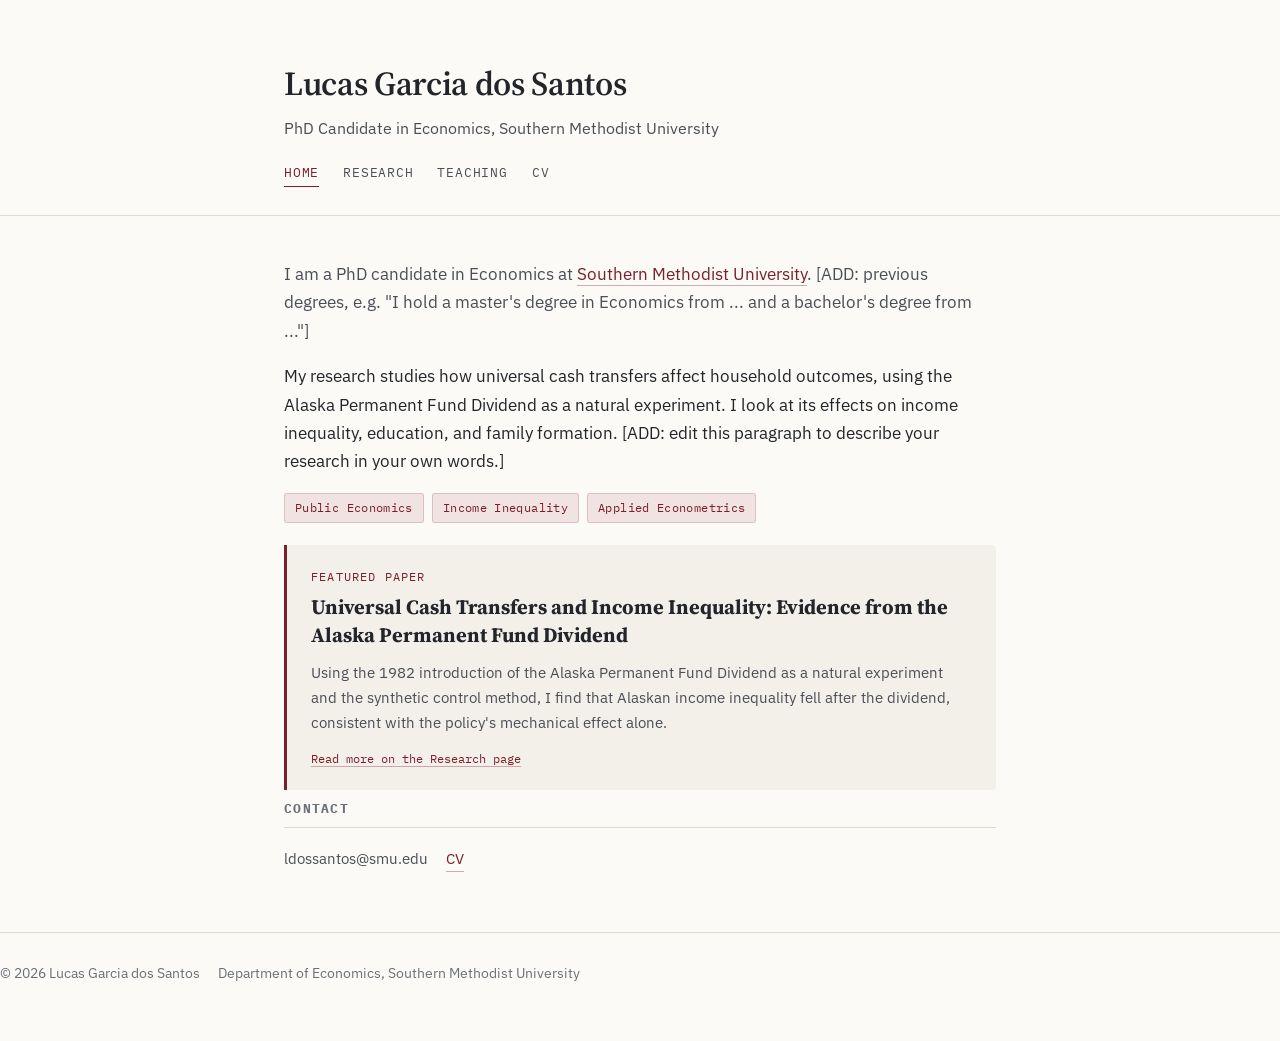
==== index.html @ d6b26427 "Initial personal website Co-Authored-By: Claude Opus 5.5 <noreply@anthropic.com>" ====
<!DOCTYPE html>
<html lang="en">
<head>
<meta charset="UTF-8">
<meta name="viewport" content="width=device-width, initial-scale=1">
<title>Lucas Garcia dos Santos — Economics</title>
<meta name="description" content="Lucas Garcia dos Santos, PhD candidate in Economics at Southern Methodist University. Public economics, income inequality, and cash transfers.">
<link rel="preconnect" href="https://fonts.googleapis.com">
<link href="https://fonts.googleapis.com/css2?family=Source+Serif+4:wght@500;600;700&family=IBM+Plex+Sans:wght@400;500;600&family=IBM+Plex+Mono:wght@400;500&display=swap" rel="stylesheet">
<link rel="stylesheet" href="style.css">
</head>
<body>

<header class="site-header">
  <div class="wrap">
    <p class="name">Lucas Garcia dos Santos</p>
    <p class="role-line">PhD Candidate in Economics, Southern Methodist University</p>
    <nav class="site-nav">
      <a href="index.html" class="active">Home</a>
      <a href="research.html">Research</a>
      <a href="teaching.html">Teaching</a>
      <a href="CV_Lucas.pdf" target="_blank" rel="noopener">CV</a>
    </nav>
  </div>
</header>

<main class="wrap">

<!-- Add your photo as profile_picture.jpg in this folder, then uncomment:
<img src="profile_picture.jpg" alt="Lucas Garcia dos Santos" style="width:220px; height:220px; object-fit:cover; border-radius:50%; float:left; margin:0 24px 12px 0;">
-->

<p class="lede" style="margin:0;">
  I am a PhD candidate in Economics at
  <a href="https://www.smu.edu/dedman/academics/departments/economics/graduate/phd" target="_blank" rel="noopener">Southern Methodist University</a>.
  [ADD: previous degrees, e.g. "I hold a master's degree in Economics from ... and a bachelor's degree from ..."]
</p>

<div style="clear:both;"></div>

  <p>
    My research studies how universal cash transfers affect household outcomes,
    using the Alaska Permanent Fund Dividend as a natural experiment. I look at
    its effects on income inequality, education, and family formation.
    [ADD: edit this paragraph to describe your research in your own words.]
  </p>

  <div class="tags">
    <span class="tag">Public Economics</span>
    <span class="tag">Income Inequality</span>
    <span class="tag">Applied Econometrics</span>
  </div>

  <div class="jmp-card">
    <span class="jmp-eyebrow">Featured Paper</span>
    <h3>Universal Cash Transfers and Income Inequality: Evidence from the Alaska Permanent Fund Dividend</h3>
    <p style="margin:0; color:var(--ink-soft); font-size:0.96rem;">
      Using the 1982 introduction of the Alaska Permanent Fund Dividend as a natural
      experiment and the synthetic control method, I find that Alaskan income
      inequality fell after the dividend, consistent with the policy's mechanical
      effect alone.
    </p>
    <span class="status">
      <a href="research.html">Read more on the Research page</a>
    </span>
  </div>

  <h2 class="section-title">Contact</h2>
  <div class="contact-row">
    <span>ldossantos@smu.edu</span>
    <a href="CV_Lucas.pdf" target="_blank" rel="noopener">CV</a>
  </div>

</main>

<footer class="site-footer">
  <span>&copy; 2026 Lucas Garcia dos Santos</span>
  <span>Department of Economics, Southern Methodist University</span>
</footer>

</body>
</html>
---- style.css ----
/* ============================================================
   Lucas Garcia dos Santos — Economics job-market site
   Design tokens
   ============================================================ */

:root {
  --paper: #FBFAF7;
  --paper-dim: #F3F0E9;
  --ink: #22252A;
  --ink-soft: #4A4E56;
  --muted: #6B7078;
  --accent: #7A1F2B;      /* deep brick — used sparingly */
  --accent-soft: #F1E3E1; /* pale wash of accent for tags/cards */
  --line: #E1DCD0;
  --max-w: 760px;

  --font-display: "Source Serif 4", Georgia, "Times New Roman", serif;
  --font-body: "IBM Plex Sans", -apple-system, Segoe UI, sans-serif;
  --font-mono: "IBM Plex Mono", ui-monospace, SFMono-Regular, monospace;
}

* { box-sizing: border-box; }

html { scroll-behavior: smooth; }

body {
  margin: 0;
  background: var(--paper);
  color: var(--ink);
  font-family: var(--font-body);
  font-size: 17px;
  line-height: 1.65;
  -webkit-font-smoothing: antialiased;
}

a {
  color: var(--accent);
  text-decoration: none;
  border-bottom: 1px solid rgba(122, 31, 43, 0.35);
  transition: border-color 0.15s ease, color 0.15s ease;
}
a:hover { border-bottom-color: var(--accent); }
a:focus-visible {
  outline: 2px solid var(--accent);
  outline-offset: 2px;
  border-radius: 2px;
}

/* ---------- Layout shell ---------- */

.wrap {
  max-width: var(--max-w);
  margin: 0 auto;
  padding: 0 24px;
}

header.site-header {
  padding: 56px 0 28px;
  border-bottom: 1px solid var(--line);
  margin-bottom: 44px;
}

.name {
  font-family: var(--font-display);
  font-weight: 600;
  font-size: 2.1rem;
  letter-spacing: -0.01em;
  margin: 0 0 4px;
}

.role-line {
  color: var(--ink-soft);
  font-size: 1.02rem;
  margin: 0 0 20px;
}

nav.site-nav {
  display: flex;
  gap: 24px;
  font-family: var(--font-mono);
  font-size: 0.82rem;
  text-transform: uppercase;
  letter-spacing: 0.06em;
}

nav.site-nav a {
  color: var(--ink-soft);
  border-bottom: 1px solid transparent;
  padding-bottom: 2px;
}
nav.site-nav a:hover,
nav.site-nav a.active {
  color: var(--accent);
  border-bottom-color: var(--accent);
}

main { padding-bottom: 80px; }

footer.site-footer {
  border-top: 1px solid var(--line);
  padding: 28px 0 56px;
  margin-top: 60px;
  font-size: 0.9rem;
  color: var(--muted);
  display: flex;
  flex-wrap: wrap;
  gap: 8px 18px;
  align-items: center;
}
footer.site-footer a { color: var(--muted); }
footer.site-footer a:hover { color: var(--accent); }

/* ---------- Typographic elements ---------- */

h2.section-title {
  font-family: var(--font-mono);
  font-size: 0.8rem;
  text-transform: uppercase;
  letter-spacing: 0.1em;
  color: var(--muted);
  margin: 60px 0 18px;
  padding-bottom: 8px;
  border-bottom: 1px solid var(--line);
}
h2.section-title:first-of-type { margin-top: 0; }

.lede {
  font-size: 1.08rem;
  color: var(--ink-soft);
}

/* ---------- Field tags ---------- */

.tags {
  display: flex;
  flex-wrap: wrap;
  gap: 8px;
  margin: 18px 0 6px;
}
.tag {
  font-family: var(--font-mono);
  font-size: 0.76rem;
  letter-spacing: 0.03em;
  color: var(--accent);
  background: var(--accent-soft);
  border: 1px solid rgba(122, 31, 43, 0.18);
  border-radius: 3px;
  padding: 4px 10px;
}

/* ---------- Featured / JMP card ---------- */

.jmp-card {
  border-left: 3px solid var(--accent);
  background: var(--paper-dim);
  padding: 22px 24px;
  margin: 22px 0 8px;
  border-radius: 0 4px 4px 0;
}
.jmp-eyebrow {
  font-family: var(--font-mono);
  font-size: 0.74rem;
  text-transform: uppercase;
  letter-spacing: 0.1em;
  color: var(--accent);
  display: block;
  margin-bottom: 8px;
}
.jmp-card h3 {
  font-family: var(--font-display);
  font-size: 1.28rem;
  margin: 0 0 10px;
  line-height: 1.35;
}
.jmp-card .status {
  font-family: var(--font-mono);
  font-size: 0.78rem;
  color: var(--muted);
  margin-top: 12px;
  display: block;
}

/* ---------- Paper entries ---------- */

.paper {
  padding: 18px 0;
  border-bottom: 1px solid var(--line);
}
.paper:last-child { border-bottom: none; }

.paper h3 {
  font-family: var(--font-display);
  font-weight: 600;
  font-size: 1.08rem;
  margin: 0 0 4px;
  line-height: 1.4;
}
.paper .coauthors,
.paper .venue {
  font-size: 0.92rem;
  color: var(--muted);
  margin: 0 0 8px;
}
.paper .abstract {
  font-size: 0.96rem;
  color: var(--ink-soft);
  margin: 8px 0 0;
}
.paper .links {
  margin-top: 10px;
  font-family: var(--font-mono);
  font-size: 0.8rem;
}
.paper .links a { margin-right: 16px; }

details.abstract-toggle summary {
  cursor: pointer;
  font-family: var(--font-mono);
  font-size: 0.78rem;
  color: var(--accent);
  text-transform: uppercase;
  letter-spacing: 0.05em;
  margin-top: 8px;
}
details.abstract-toggle[open] summary { margin-bottom: 8px; }

/* ---------- Teaching page specifics ---------- */

.course-block {
  padding: 16px 0;
  border-bottom: 1px solid var(--line);
}
.course-block:last-child { border-bottom: none; }
.course-block h3 {
  font-family: var(--font-display);
  font-size: 1.05rem;
  margin: 0 0 4px;
}
.course-block .meta {
  font-size: 0.9rem;
  color: var(--muted);
  margin: 0 0 6px;
}
.course-block .links a { margin-right: 16px; font-size: 0.85rem; }

.pending {
  color: var(--muted);
  font-style: italic;
}

/* ---------- Misc ---------- */

.two-col {
  display: grid;
  grid-template-columns: 200px 1fr;
  gap: 18px;
}
@media (max-width: 560px) {
  .two-col { grid-template-columns: 1fr; }
  header.site-header { padding: 40px 0 24px; }
  .name { font-size: 1.7rem; }
}

.contact-row {
  display: flex;
  flex-wrap: wrap;
  gap: 6px 18px;
  font-size: 0.95rem;
  color: var(--ink-soft);
}
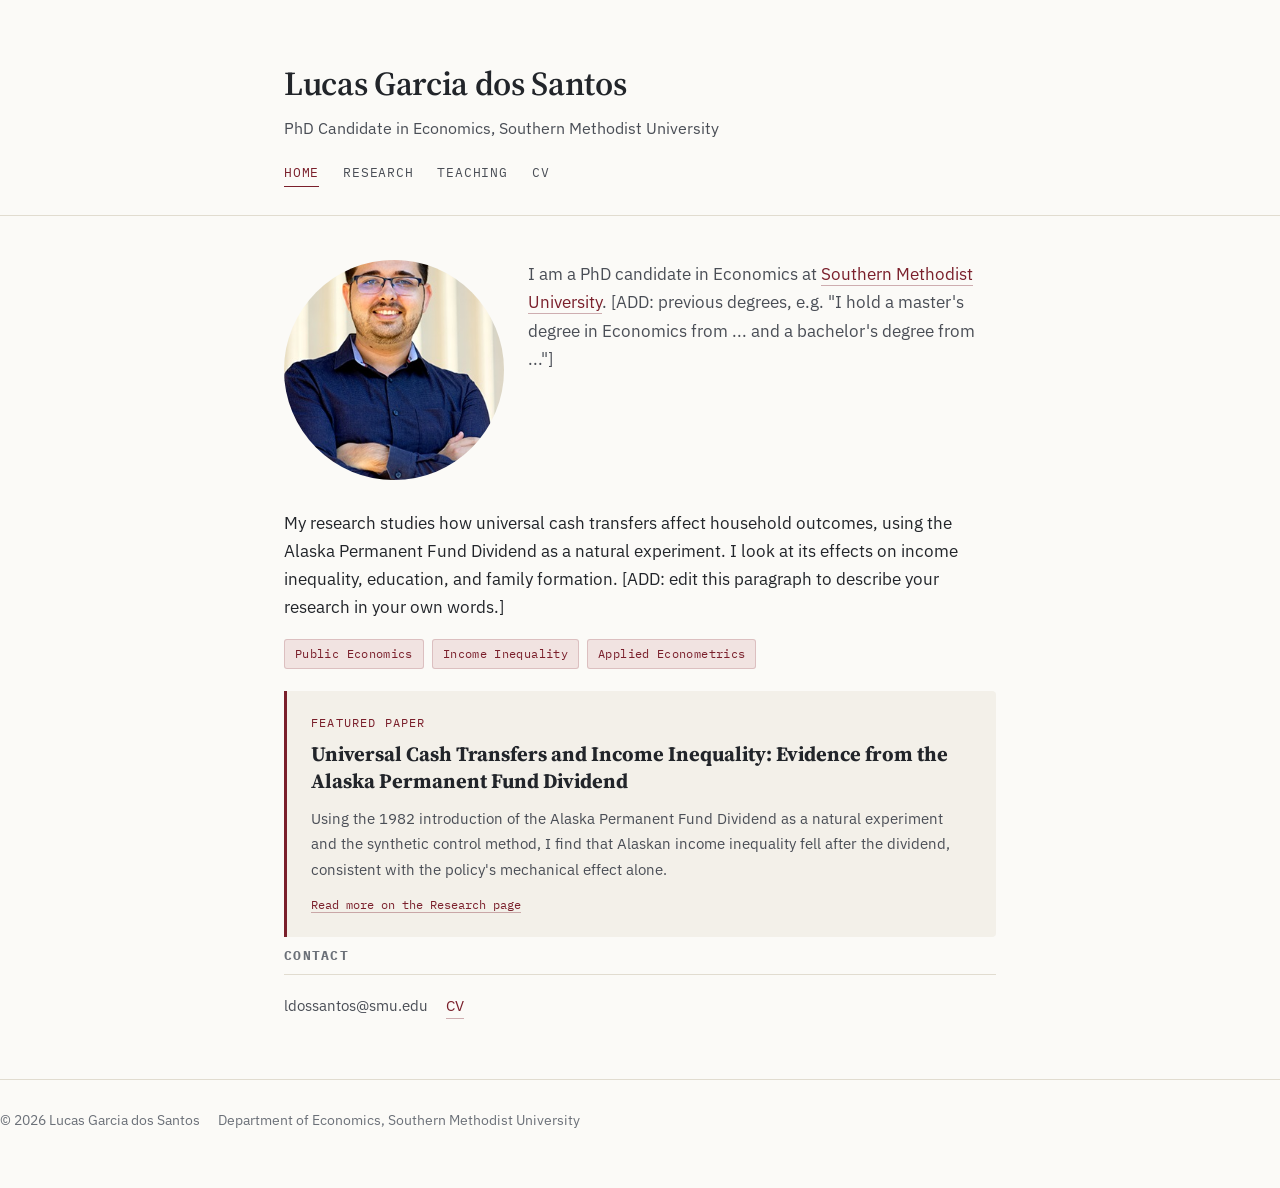
==== commit c9572fa0: "Show profile picture on homepage Co-Authored-By: Claude Opus 5.5 <noreply@anthropic.com>" ====
--- a/index.html
+++ b/index.html
@@ -25,10 +25,8 @@
 </header>
 
 <main class="wrap">
+<img src="profile_picture.jpg" alt="Lucas Garcia dos Santos" style="width:220px; height:220px; object-fit:cover; border-radius:50%; float:left; margin:0 24px 12px 0;">
 
-<!-- Add your photo as profile_picture.jpg in this folder, then uncomment:
-<img src="profile_picture.jpg" alt="Lucas Garcia dos Santos" style="width:220px; height:220px; object-fit:cover; border-radius:50%; float:left; margin:0 24px 12px 0;">
--->
 
 <p class="lede" style="margin:0;">
   I am a PhD candidate in Economics at
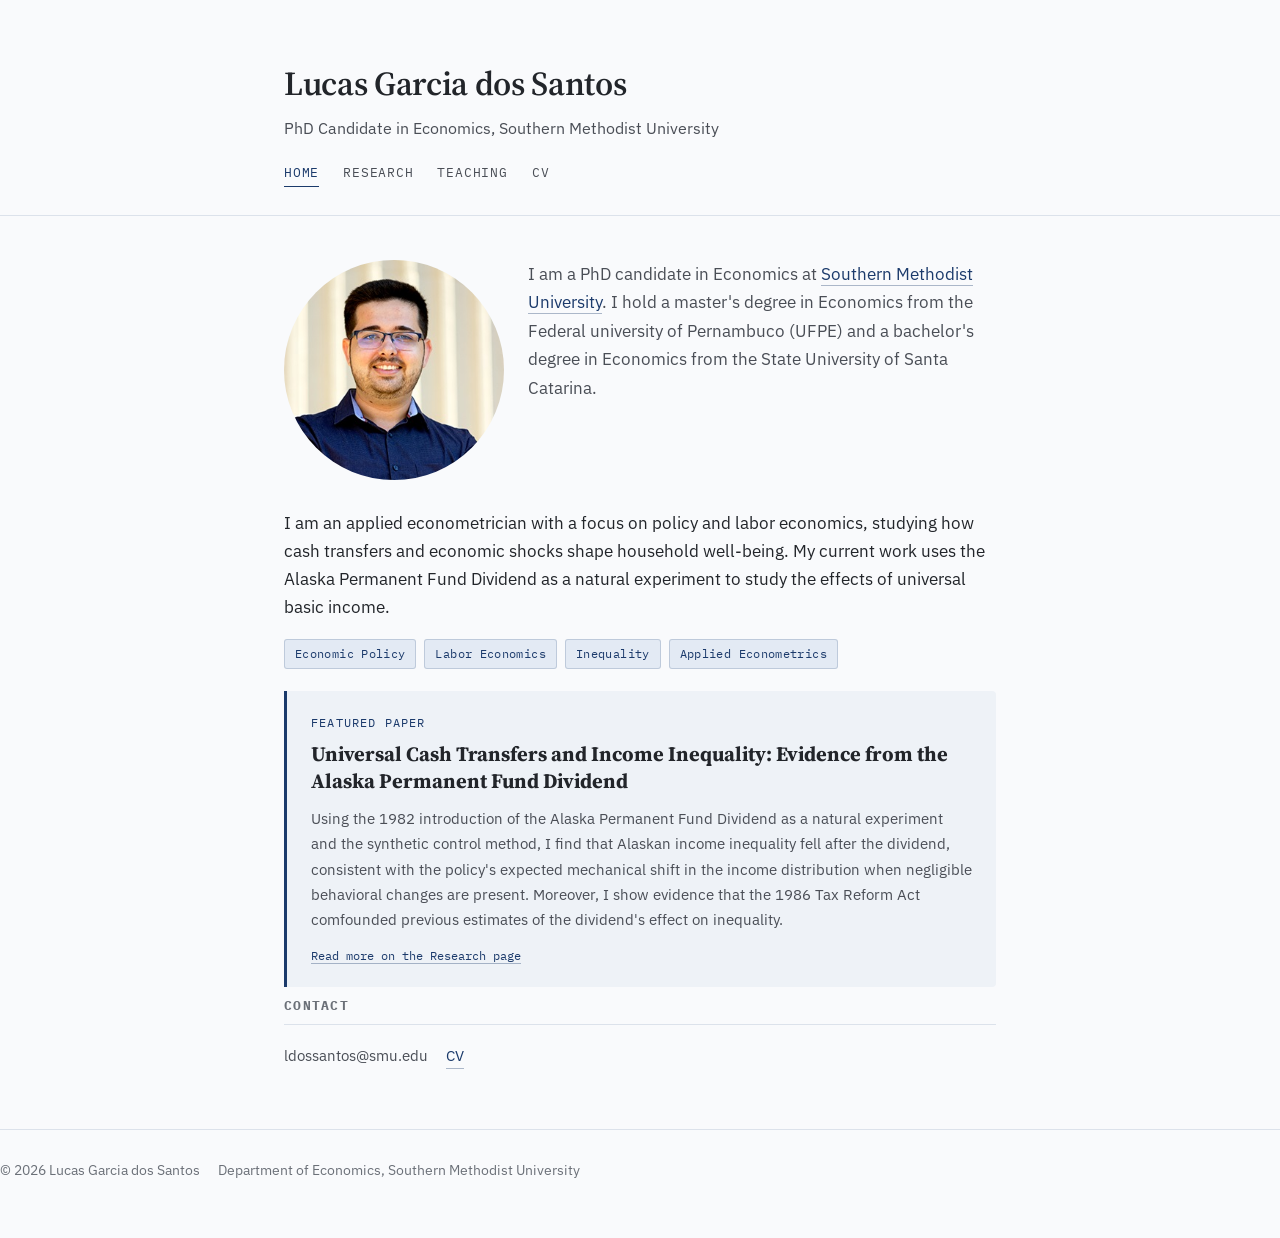
==== commit 8f55e5d4: "Update homepage bio, research blurb, tags, and photo crop Co-Authored-By: Claude Opus 5.5 <noreply@a" ====
--- a/index.html
+++ b/index.html
@@ -25,27 +25,28 @@
 </header>
 
 <main class="wrap">
-<img src="profile_picture.jpg" alt="Lucas Garcia dos Santos" style="width:220px; height:220px; object-fit:cover; border-radius:50%; float:left; margin:0 24px 12px 0;">
+<img src="profile_picture.jpg" alt="Lucas Garcia dos Santos" style="width:220px; height:220px; object-fit:cover; object-position:50% 0%; border-radius:50%; float:left; margin:0 24px 12px 0;">
 
 
 <p class="lede" style="margin:0;">
   I am a PhD candidate in Economics at
   <a href="https://www.smu.edu/dedman/academics/departments/economics/graduate/phd" target="_blank" rel="noopener">Southern Methodist University</a>.
-  [ADD: previous degrees, e.g. "I hold a master's degree in Economics from ... and a bachelor's degree from ..."]
+  I hold a master's degree in Economics from the Federal university of Pernambuco (UFPE) and a bachelor's degree in Economics from the State University of Santa Catarina.
 </p>
 
 <div style="clear:both;"></div>
 
   <p>
-    My research studies how universal cash transfers affect household outcomes,
-    using the Alaska Permanent Fund Dividend as a natural experiment. I look at
-    its effects on income inequality, education, and family formation.
-    [ADD: edit this paragraph to describe your research in your own words.]
+    I am an applied econometrician with a focus on policy and labor economics,
+    studying how cash transfers and economic shocks shape household well-being.
+    My current work uses the Alaska Permanent Fund Dividend as a natural
+    experiment to study the effects of universal basic income.
   </p>
 
   <div class="tags">
-    <span class="tag">Public Economics</span>
-    <span class="tag">Income Inequality</span>
+    <span class="tag">Economic Policy</span>
+    <span class="tag">Labor Economics</span>
+    <span class="tag">Inequality</span>
     <span class="tag">Applied Econometrics</span>
   </div>
 
@@ -55,8 +56,9 @@
     <p style="margin:0; color:var(--ink-soft); font-size:0.96rem;">
       Using the 1982 introduction of the Alaska Permanent Fund Dividend as a natural
       experiment and the synthetic control method, I find that Alaskan income
-      inequality fell after the dividend, consistent with the policy's mechanical
-      effect alone.
+      inequality fell after the dividend, consistent with the policy's expected mechanical shift in the income distribution when negligible behavioral changes are present.
+      Moreover, I show evidence that the 1986 Tax Reform Act comfounded previous estimates of the dividend's effect on inequality.  
+
     </p>
     <span class="status">
       <a href="research.html">Read more on the Research page</a>
--- a/style.css
+++ b/style.css
@@ -4,14 +4,14 @@
    ============================================================ */
 
 :root {
-  --paper: #FBFAF7;
-  --paper-dim: #F3F0E9;
+  --paper: #F9FAFC;
+  --paper-dim: #EEF2F7;
   --ink: #22252A;
   --ink-soft: #4A4E56;
   --muted: #6B7078;
-  --accent: #7A1F2B;      /* deep brick — used sparingly */
-  --accent-soft: #F1E3E1; /* pale wash of accent for tags/cards */
-  --line: #E1DCD0;
+  --accent: #1B3A6B;      /* deep navy — used sparingly */
+  --accent-soft: #E3EAF4; /* pale wash of accent for tags/cards */
+  --line: #DCE2EB;
   --max-w: 760px;
 
   --font-display: "Source Serif 4", Georgia, "Times New Roman", serif;
@@ -36,7 +36,7 @@
 a {
   color: var(--accent);
   text-decoration: none;
-  border-bottom: 1px solid rgba(122, 31, 43, 0.35);
+  border-bottom: 1px solid rgba(27, 58, 107, 0.35);
   transition: border-color 0.15s ease, color 0.15s ease;
 }
 a:hover { border-bottom-color: var(--accent); }
@@ -143,7 +143,7 @@
   letter-spacing: 0.03em;
   color: var(--accent);
   background: var(--accent-soft);
-  border: 1px solid rgba(122, 31, 43, 0.18);
+  border: 1px solid rgba(27, 58, 107, 0.18);
   border-radius: 3px;
   padding: 4px 10px;
 }
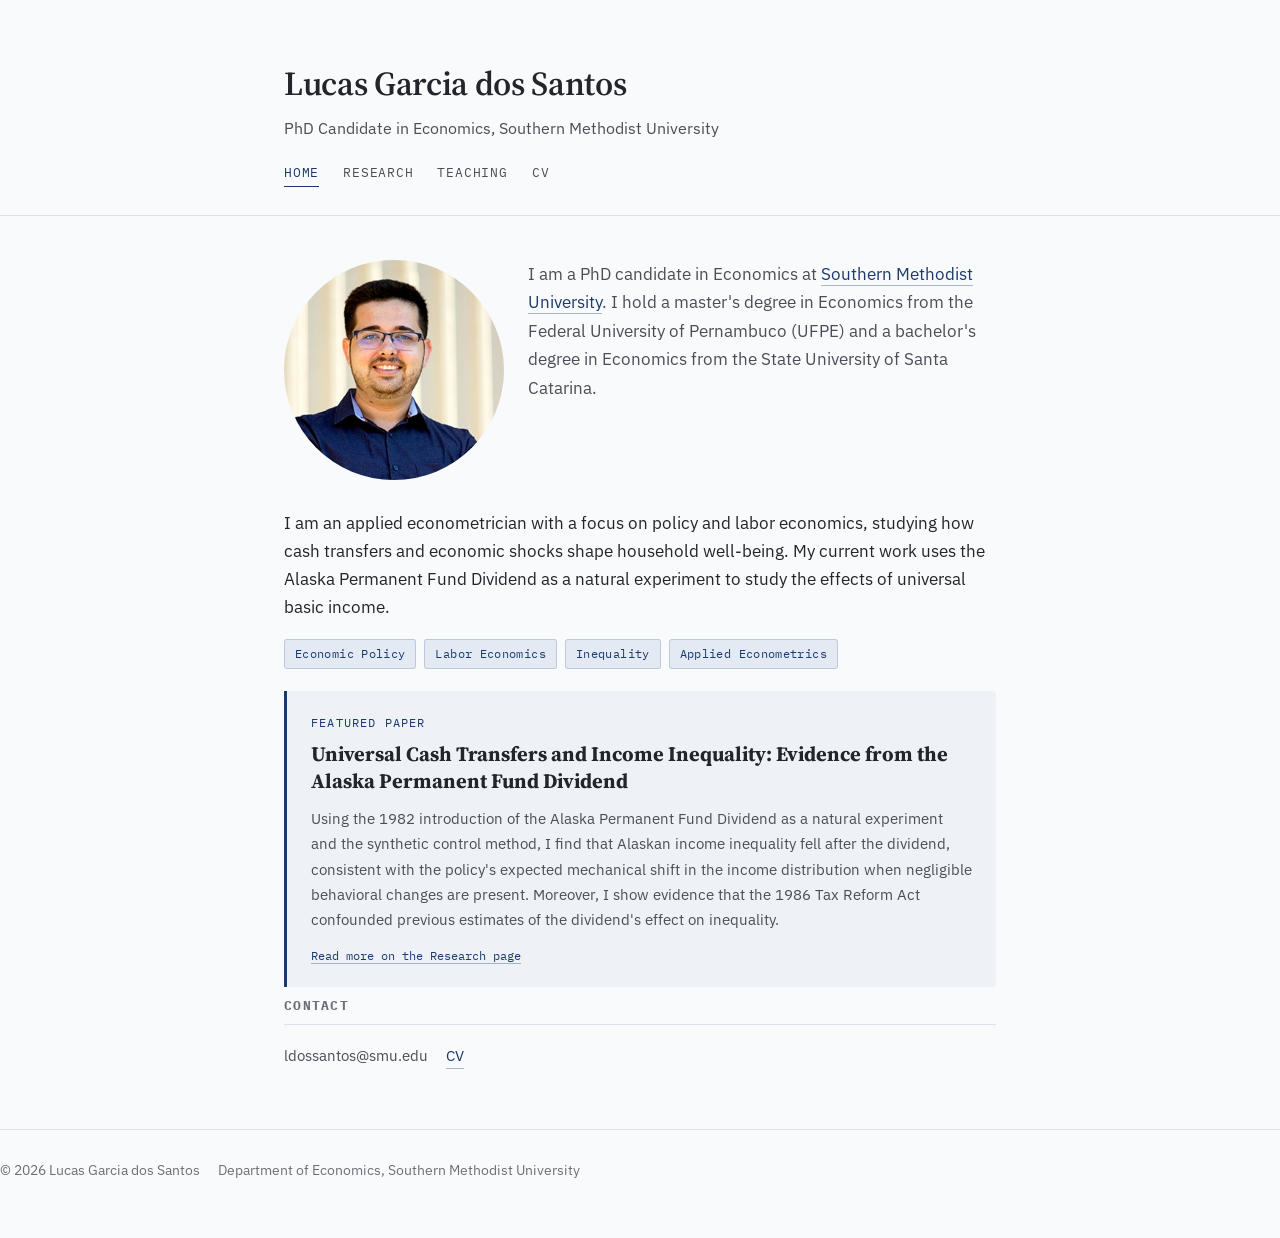
==== commit e9e0cdf6: "Fix typos on homepage Co-Authored-By: Claude Opus 5.5 <noreply@anthropic.com>" ====
--- a/index.html
+++ b/index.html
@@ -31,7 +31,7 @@
 <p class="lede" style="margin:0;">
   I am a PhD candidate in Economics at
   <a href="https://www.smu.edu/dedman/academics/departments/economics/graduate/phd" target="_blank" rel="noopener">Southern Methodist University</a>.
-  I hold a master's degree in Economics from the Federal university of Pernambuco (UFPE) and a bachelor's degree in Economics from the State University of Santa Catarina.
+  I hold a master's degree in Economics from the Federal University of Pernambuco (UFPE) and a bachelor's degree in Economics from the State University of Santa Catarina.
 </p>
 
 <div style="clear:both;"></div>
@@ -57,7 +57,7 @@
       Using the 1982 introduction of the Alaska Permanent Fund Dividend as a natural
       experiment and the synthetic control method, I find that Alaskan income
       inequality fell after the dividend, consistent with the policy's expected mechanical shift in the income distribution when negligible behavioral changes are present.
-      Moreover, I show evidence that the 1986 Tax Reform Act comfounded previous estimates of the dividend's effect on inequality.  
+      Moreover, I show evidence that the 1986 Tax Reform Act confounded previous estimates of the dividend's effect on inequality.  
 
     </p>
     <span class="status">
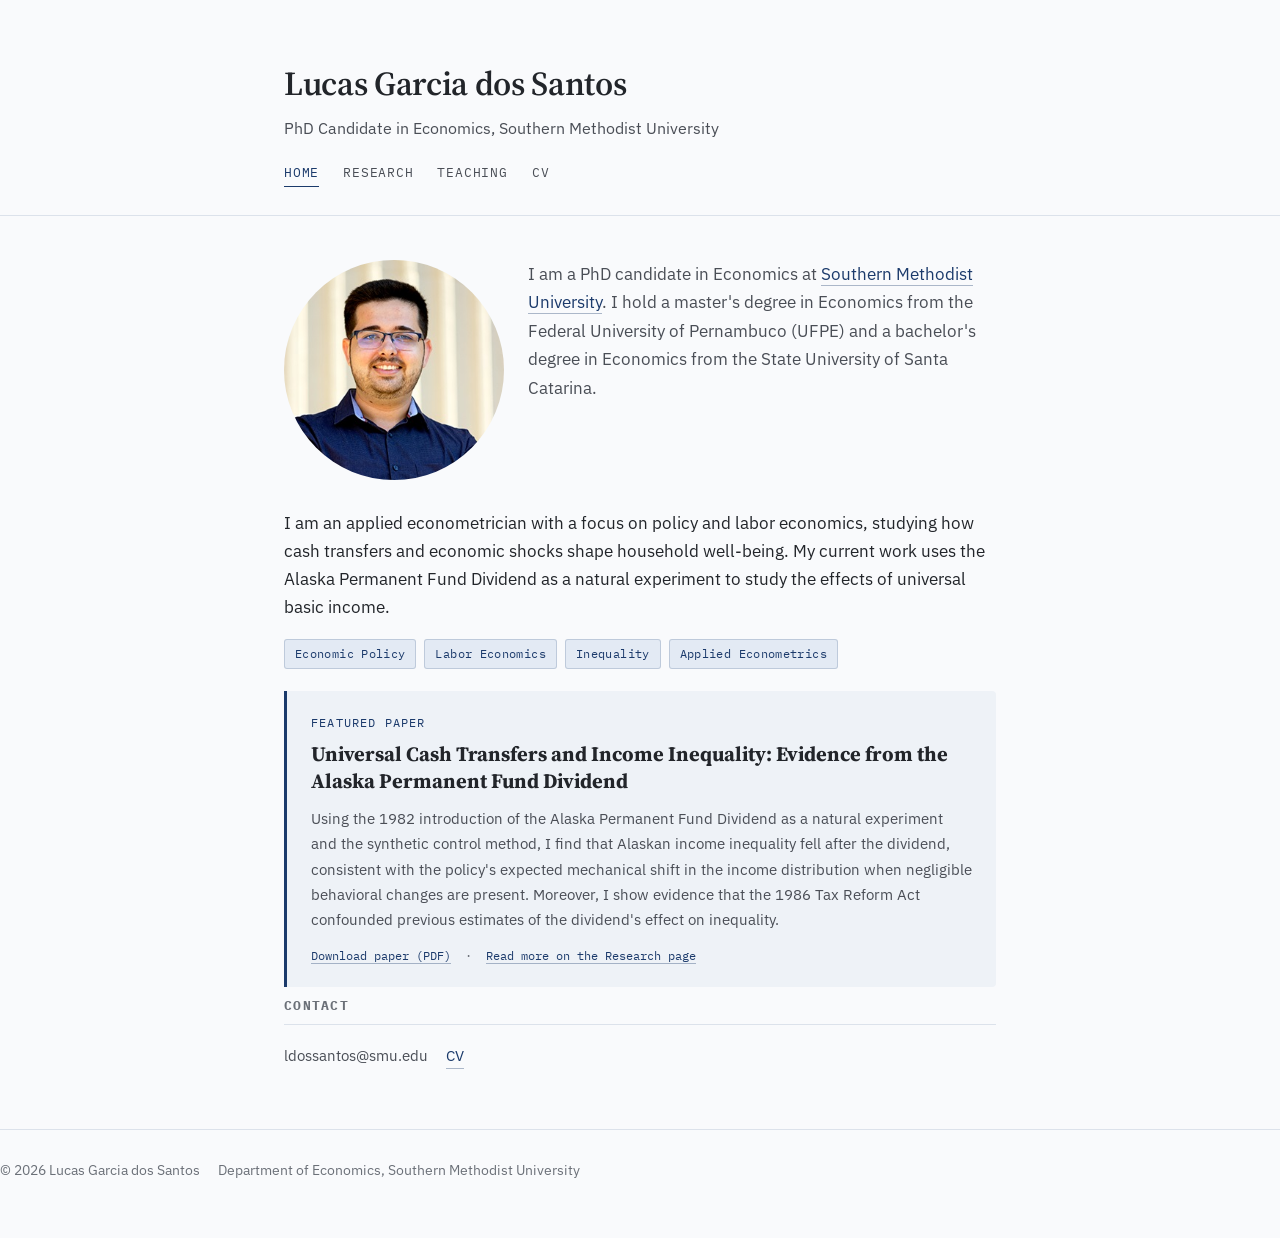
==== commit b9fae540: "Add job market paper PDF and link it from Home and Research Co-Authored-By: Claude Opus 5.5 <noreply" ====
--- a/index.html
+++ b/index.html
@@ -61,6 +61,8 @@
 
     </p>
     <span class="status">
+      <a href="JMP_Lucas.pdf" target="_blank" rel="noopener">Download paper (PDF)</a>
+      &nbsp;·&nbsp;
       <a href="research.html">Read more on the Research page</a>
     </span>
   </div>
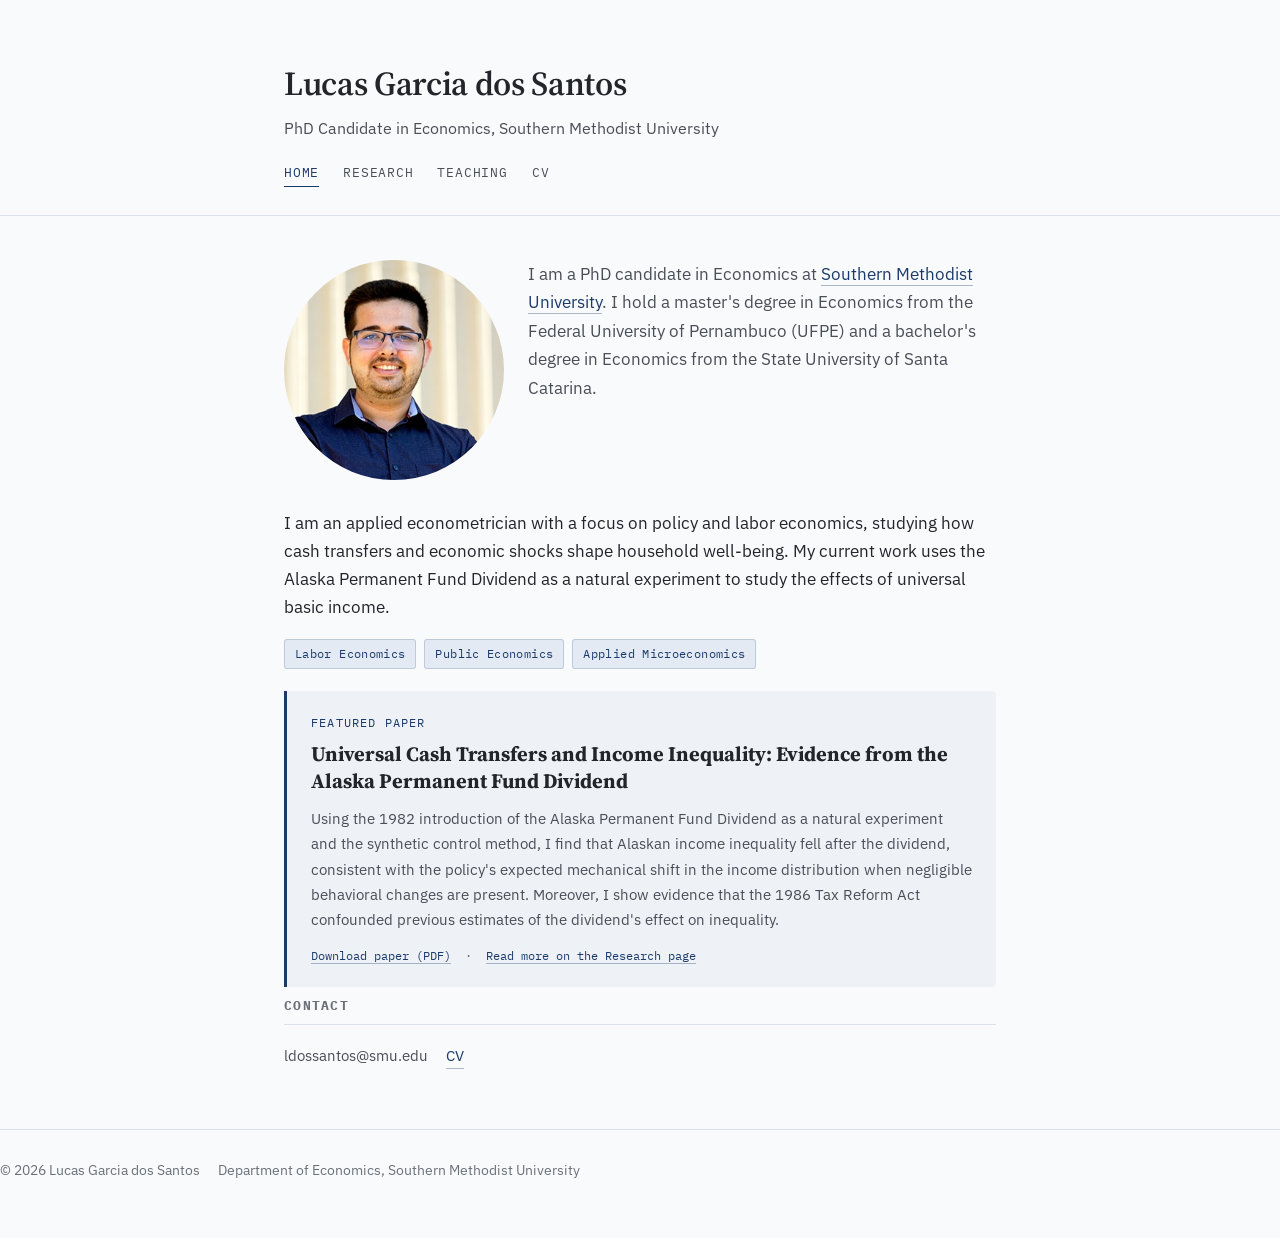
==== commit 8f9a5e2b: "Update research areas on Home page Co-Authored-By: Claude Opus 5.5 <noreply@anthropic.com>" ====
--- a/index.html
+++ b/index.html
@@ -44,10 +44,9 @@
   </p>
 
   <div class="tags">
-    <span class="tag">Economic Policy</span>
     <span class="tag">Labor Economics</span>
-    <span class="tag">Inequality</span>
-    <span class="tag">Applied Econometrics</span>
+    <span class="tag">Public Economics</span>
+    <span class="tag">Applied Microeconomics</span>
   </div>
 
   <div class="jmp-card">
--- a/style.css
+++ b/style.css
@@ -268,3 +268,30 @@
   font-size: 0.95rem;
   color: var(--ink-soft);
 }
+
+.inst {
+  font-family: var(--font-mono);
+  font-size: 0.95rem;
+  font-weight: 500;
+  text-transform: uppercase;
+  letter-spacing: 0.08em;
+  color: var(--accent);
+  margin: 32px 0 0;
+}
+.inst:first-of-type { margin-top: 8px; }
+
+/* Teaching page: term on the right, like a table row */
+.teaching .course-block {
+  display: flex;
+  justify-content: space-between;
+  align-items: baseline;
+  gap: 24px;
+}
+.teaching .course-block h3 { margin: 0; }
+.teaching .course-block .meta {
+  margin: 0;
+  flex-shrink: 0;
+  text-align: right;
+  font-variant-numeric: tabular-nums;
+}
+.teaching h2.section-title { font-size: 1.3rem; }
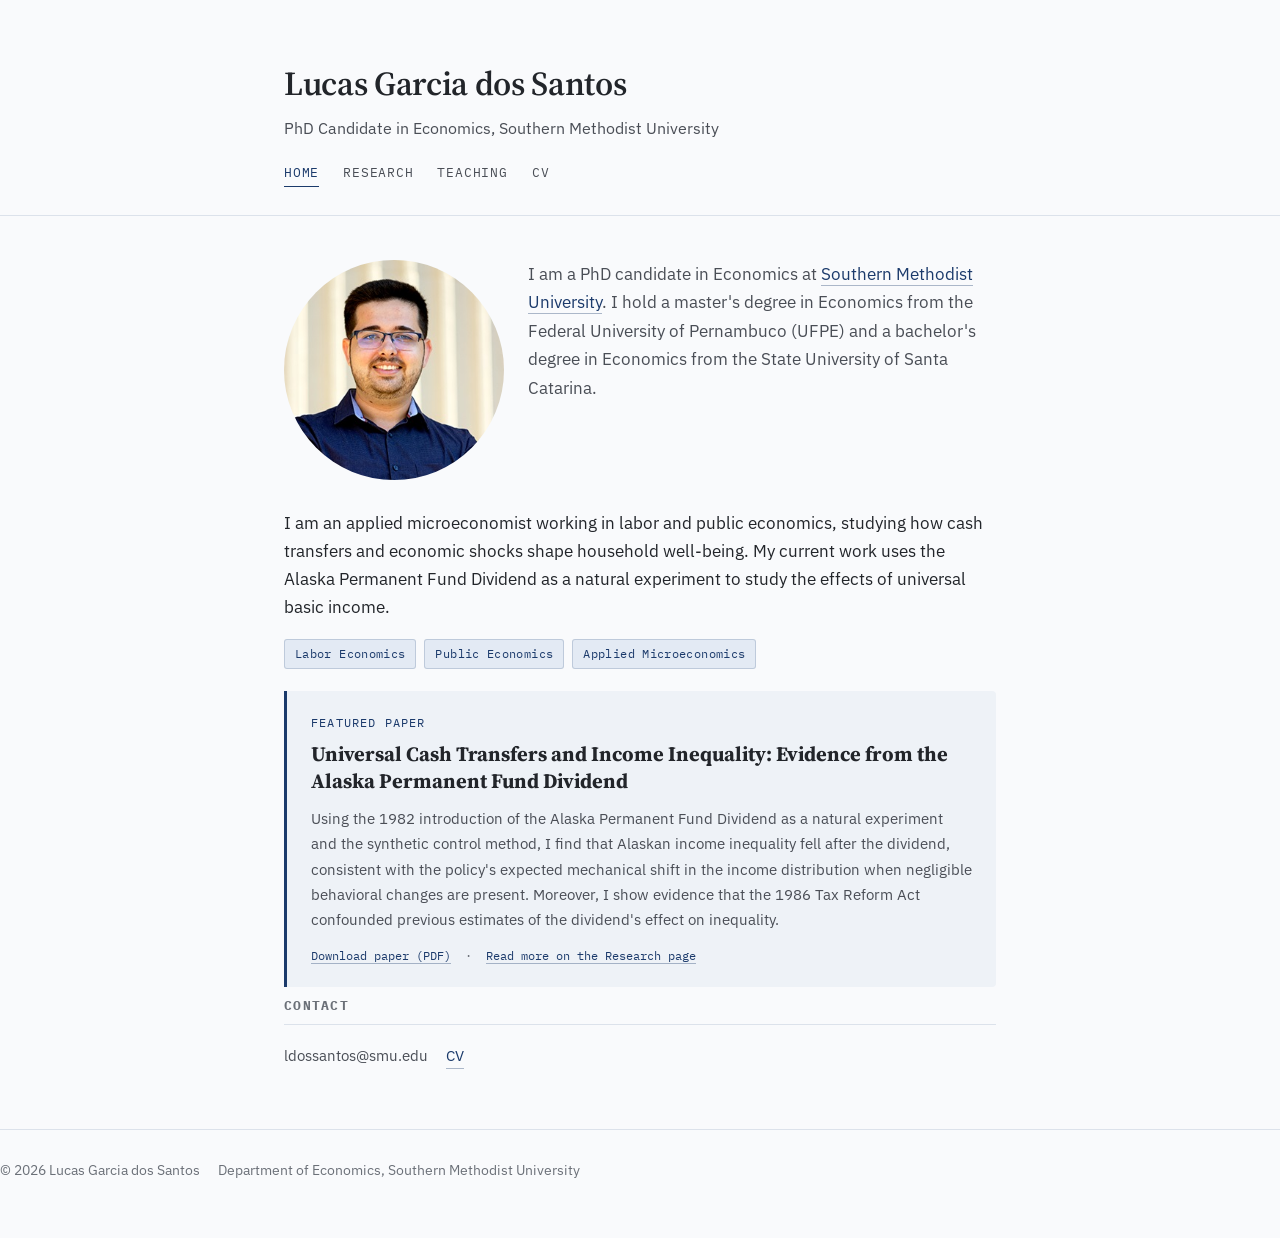
==== commit 54449230: "Align intro and meta description with new research areas Co-Authored-By: Claude Opus 5.5 <noreply@an" ====
--- a/index.html
+++ b/index.html
@@ -4,7 +4,7 @@
 <meta charset="UTF-8">
 <meta name="viewport" content="width=device-width, initial-scale=1">
 <title>Lucas Garcia dos Santos — Economics</title>
-<meta name="description" content="Lucas Garcia dos Santos, PhD candidate in Economics at Southern Methodist University. Public economics, income inequality, and cash transfers.">
+<meta name="description" content="Lucas Garcia dos Santos, PhD candidate in Economics at Southern Methodist University. Labor economics, public economics, and applied microeconomics.">
 <link rel="preconnect" href="https://fonts.googleapis.com">
 <link href="https://fonts.googleapis.com/css2?family=Source+Serif+4:wght@500;600;700&family=IBM+Plex+Sans:wght@400;500;600&family=IBM+Plex+Mono:wght@400;500&display=swap" rel="stylesheet">
 <link rel="stylesheet" href="style.css">
@@ -37,7 +37,7 @@
 <div style="clear:both;"></div>
 
   <p>
-    I am an applied econometrician with a focus on policy and labor economics,
+    I am an applied microeconomist working in labor and public economics,
     studying how cash transfers and economic shocks shape household well-being.
     My current work uses the Alaska Permanent Fund Dividend as a natural
     experiment to study the effects of universal basic income.
